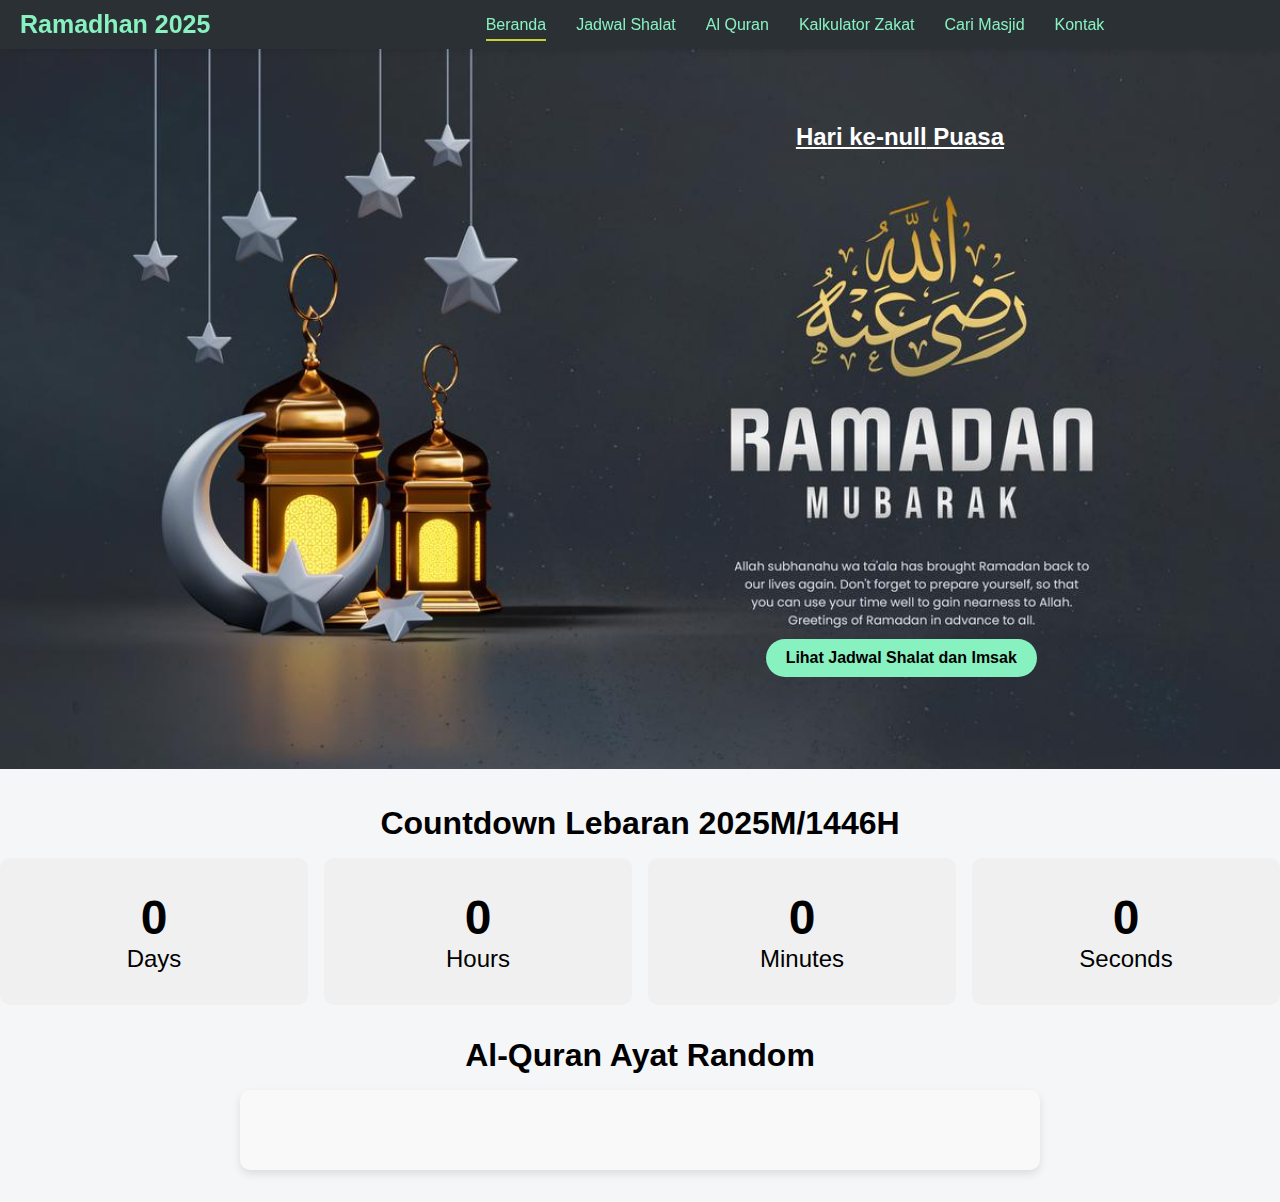
==== index.html @ 7c3814fc "Add files via upload" ====
<!DOCTYPE html>
<html lang="en">
  <head>
    <meta charset="UTF-8" />
    <meta name="viewport" content="width=device-width, initial-scale=1.0" />
    <title>Landing Page</title>
    <link rel="stylesheet" href="./resource/css/navbar.css" />
    <link rel="stylesheet" href="style.css" />
  </head>
  <body>
    <header>
      <nav class="navbar">
        <div class="logo">
          <a href="">Ramadhan 2025</a>
        </div>    
        <button class="menu-toggle" id="menu-toggle">☰</button>
        <ul class="nav-links" id="nav-links">
          <li><a href="#" class="active">Beranda</a></li>
          <li><a href="./pages/js.html">Jadwal Shalat</a></li>
          <li><a href="./pages/alquran.html">Al Quran</a></li>
          <li><a href="./pages/kz.html">Kalkulator Zakat</a></li>
          <li><a href="./pages/cm.html">Cari Masjid</a></li>
          <li><a href="./pages/contact.html">Kontak</a></li>
        </ul>
      </nav>
    </header>

    <main>
      <div class="landing-page">
        <div class="banner-container">
          <img src="./resource/img/ramadhan-banner.jpg" alt="banner" />
          <a href="./pages/js.html" class="banner-link">Lihat Jadwal Shalat dan Imsak</a>
          <div class="fasting-countdown">
            <h2>Hari ke-<span id="fasting-days">0</span> Puasa</h2>
          </div>
        </div>
      </div>
      <div class="timer">
        <h1>Countdown Lebaran 2025M/1446H</h1>
        <div class="countdown">
          <div class="countdown-item">
            <span id="days">0</span>
            <p>Days</p>
          </div>
          <div class="countdown-item">
            <span id="hours">0</span>
            <p>Hours</p>
          </div>
          <div class="countdown-item">
            <span id="minutes">0</span>
            <p>Minutes</p>
          </div>
          <div class="countdown-item">
            <span id="seconds">0</span>
            <p>Seconds</p>
          </div>
        </div>
      </div> 
      <div class="random-ayat">
        <h1 align="center">Al-Quran Ayat Random</h1>
        <div class="ayat-card">
          <div class="ayat-container">
            <p id="surah-info"></p>
            <p id="ayat"></p>
            <p id="ayat-translation"></p>
          </div>
        </div>
      </div>
    </main>
    
    <script src="./resource/js/timestamp.js"></script>
    <script src="./resource/js/countdown.js"></script>
    <script src="./resource/js/alquran.js"></script>
    <script>
      document.getElementById('menu-toggle').addEventListener('click', function() {
      document.getElementById('nav-links').classList.toggle('active');
      });

      // Call fetchRandomAyat when the page loads
      fetchRandomAyat();
    </script>
  </body>
</html>
---- resource/css/navbar.css ----
* {
    margin: 0;
    padding: 0;
    box-sizing: border-box;
}

body {
    font-family: 'Arial', sans-serif;
    background-color: #f4f6f8;
}

header {
    position: sticky;
    top: 0;
    left: 0;
    background-color: #2a3033;
    width: 100%;
    padding: 10px 20px;
    box-shadow: 0 2px 5px rgba(0, 0, 0, 0.1);
    z-index: 100;
}

.navbar {
    display: flex;
    justify-content: space-between;
    align-items: center;
}

.logo {
    flex: 1;
    font-weight: bold;
    font-size: 25px;
    color: #88F1C0;
}

.logo a {
    color: inherit;
    text-decoration: none;
    transition: all 0.3s ease;
}

.logo a:hover {
    color: #CACE39;
}

.nav-links {
    flex: 3;
    display: flex;
    justify-content: center;
    gap: 30px;
    list-style: none;
}

.nav-links li a {
    color: #88F1C0;
    font-size: 1rem;
    text-decoration: none;
    position: relative;
}

.nav-links li a::after {
    content: '';
    position: absolute;
    width: 0;
    height: 2px;
    display: block;
    margin-top: 5px;
    right: 0;
    background: #CACE39;
    transition: width 0.3s ease;
}

.nav-links li a:hover::after {
    width: 100%;
    left: 0;
    background: #CACE39;
}

.nav-links li a.active {
    position: relative;
    color: #88F1C0;
}

.nav-links li a.active::after {
    content: '';
    position: absolute;
    width: 100%;
    height: 2px;
    display: block;
    margin-top: 5px;
    left: 0;
    background: #CACE39;
}

/* Responsive Navbar */
.menu-toggle {
    display: none;
    background: none;
    border: none;
    font-size: 2rem;
    color: white;
    cursor: pointer;
}

@media screen and (max-width: 768px) {
    .nav-links {
        display: none;
        flex-direction: column;
        background-color: #2a3033;
        position: absolute;
        top: 60px;
        right: 0;
        width: 100%;
        text-align: center;
        padding: 10px 0;
    }
    
    .nav-links.active {
        display: flex;
    }
    
    .menu-toggle {
        display: block;
    }
    
    .search-container {
        display: none;
        flex-direction: column;
        align-items: center;
        padding: 10px 0;
        width: 100%;
    }
    
    .nav-links.active + .search-container {
        display: flex;
    }
}
---- style.css ----
.landing-page {
  position: relative;
  text-align: center;
}


.banner-container {
  position: relative;
  text-align: center;
}

.banner-container img {
  width: 100%;
  height: auto;
  object-fit: cover;
}

.banner-link {
  position: absolute;
  font-weight: bold;
  bottom: 6rem;
  right: 19%;
  background-color: #88F1C0;
  color: black;
  padding: 10px 20px;
  text-decoration: none;
  border-radius: 30px;
  -webkit-border-radius: 30px;
  -moz-border-radius: 30px;
  -ms-border-radius: 30px;
  -o-border-radius: 30px;
  transition: transform 0.2s ease, background-color 0.2s ease;
  -webkit-transition: transform 0.2s ease, background-color 0.2s ease;
  -moz-transition: transform 0.2s ease, background-color 0.2s ease;
  -ms-transition: transform 0.2s ease, background-color 0.2s ease;
  -o-transition: transform 0.2s ease, background-color 0.2s ease;
}

.banner-link:hover {
  background-color: #CACE39;
  transform: scale(0.95);
  -webkit-transform: scale(0.95);
  -moz-transform: scale(0.95);
  -ms-transform: scale(0.95);
  -o-transform: scale(0.95);
}

.timer {
  text-align: center;
  margin-top: 2rem;
  width: 100%;
}

.timer h1 {
  margin-bottom: 1rem;
}

.countdown {
  display: flex;
  justify-content: space-around;
  gap: 1rem;
  width: 100%;
}

.countdown-item {
  background-color: #f0f0f0;
  padding: 2rem;
  border-radius: 10px;
  text-align: center;
  flex: 1;
}

.countdown-item span {
  display: block;
  font-size: 3rem;
  font-weight: bold;
}

.countdown-item p {
  margin: 0;
  font-size: 1.5rem;
}

.fasting-countdown {
  text-decoration: underline;
  position: absolute;
  top: 4rem;
  right: 16rem;
  background-color: transparent;
  color: white;
  padding: 10px 20px;
  border-radius: 10px;
  text-align: center;
}

.random-ayat {
  margin-top: 2rem;
  margin-bottom: 2rem;
}

.random-ayat h1 {
  margin-bottom: 1rem;
  margin-top: 2rem;
}

.ayat-card {
  background-color: #f9f9f9;
  border-radius: 10px;
  padding: 2rem;
  box-shadow: 0 4px 8px rgba(0, 0, 0, 0.1);
  margin-top: 1rem;
  max-width: 800px;
  margin-left: auto;
  margin-right: auto;
}

.ayat-container {
  text-align: center;
}

.ayat-container p {
  margin: 1rem 0;
  font-size: 1.5rem;
}

#ayat {
  font-size: 2rem;
  font-weight: bold;
  color: #333;
}

#surah-info {
  font-size: 1.5rem;
  color: #555;
  margin-bottom: 1rem;
}

#ayat-translation {
  font-size: 1.5rem;
  color: #666;
}

@media screen and (-webkit-min-device-pixel-ratio: 2), 
       screen and (max-width: 768px) {
    h1 {
      font-size: 16px;
    }

    .menu {
        display: none;
        flex-direction: column;
        width: 100%;
        text-align: center;
    }

    .menu-toggle {
        display: block;
    }

    .nav-links {
        flex-direction: column;
        gap: 10px;
    }

    .search-container {
        justify-content: center;
        margin-top: 10px;
    }

    .banner-link {
        right: 13px;
        bottom: 10px;
        font-size: 8px;
        padding: 6px 12px;
    }
    
    .fasting-countdown {
        top: 1px;
        right: 1%;
        font-size: 9px;
    }

    .timer, .random-ayat {
      width: 100%;
      max-width: 100%;
    }

    .timer h1 {
      margin-bottom: 0.5rem;
    }
  
    .random-ayat h1 {
      margin-bottom: 0.5rem;
      margin-top: 1.5rem;
    }

    .countdown-item {
      max-width: 60px;
      padding: 0.5rem;
    }

    .countdown-item span {
      font-size: 2rem; /* Ukuran angka lebih kecil */
    }
  
    .countdown-item p {
      font-size: 0.8rem; /* Ukuran teks lebih kecil */
    }  
  
    .random-ayat {
      width: 80%; /* Atur ukuran agar lebih fleksibel */
      max-width: 700px; /* Batasi lebar maksimal */
      margin: auto; /* Pusatkan elemen */
    }
    
    .ayat-card {
      width: 100%;
      max-width: 650px; /* Batasi lebar */
      padding: 1.5rem; /* Kurangi padding */
      font-size: 1.2rem; /* Ukuran font lebih kecil */
    }
    
    .ayat-container p {
      font-size: 1.2rem; /* Ukuran teks lebih kecil */
    }
    
    #ayat {
      font-size: 1.5rem; /* Ukuran ayat utama lebih kecil */
    }
    
    #surah-info, #ayat-translation {
      font-size: 1.2rem; /* Ukuran info surah & terjemahan lebih kecil */
    }
    
}
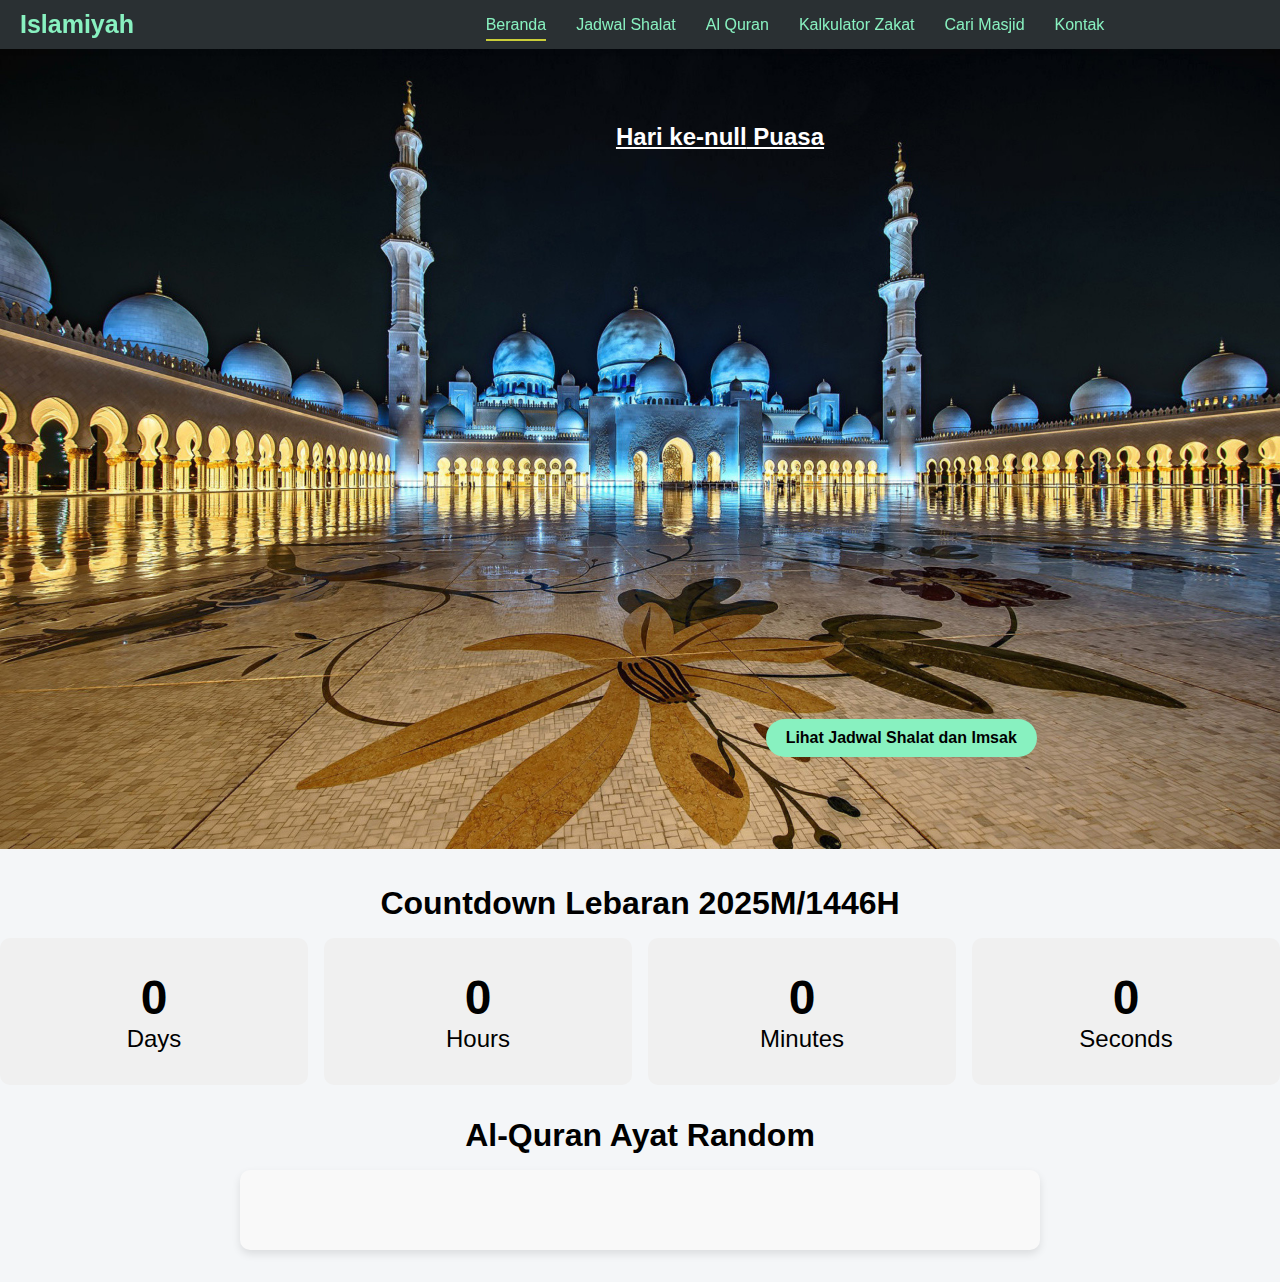
==== commit 17aebee0: "update" ====
--- a/index.html
+++ b/index.html
@@ -11,7 +11,7 @@
     <header>
       <nav class="navbar">
         <div class="logo">
-          <a href="">Ramadhan 2025</a>
+          <a href="">Islamiyah</a>
         </div>    
         <button class="menu-toggle" id="menu-toggle">☰</button>
         <ul class="nav-links" id="nav-links">
@@ -28,7 +28,7 @@
     <main>
       <div class="landing-page">
         <div class="banner-container">
-          <img src="./resource/img/ramadhan-banner.jpg" alt="banner" />
+          <img src="./resource/img/background.jpg" alt="banner" />
           <a href="./pages/js.html" class="banner-link">Lihat Jadwal Shalat dan Imsak</a>
           <div class="fasting-countdown">
             <h2>Hari ke-<span id="fasting-days">0</span> Puasa</h2>
--- a/style.css
+++ b/style.css
@@ -85,7 +85,8 @@
   text-decoration: underline;
   position: absolute;
   top: 4rem;
-  right: 16rem;
+  right: 4rem;
+  left: 14rem;
   background-color: transparent;
   color: white;
   padding: 10px 20px;
@@ -171,7 +172,6 @@
         right: 13px;
         bottom: 10px;
         font-size: 8px;
-        padding: 6px 12px;
     }
     
     .fasting-countdown {
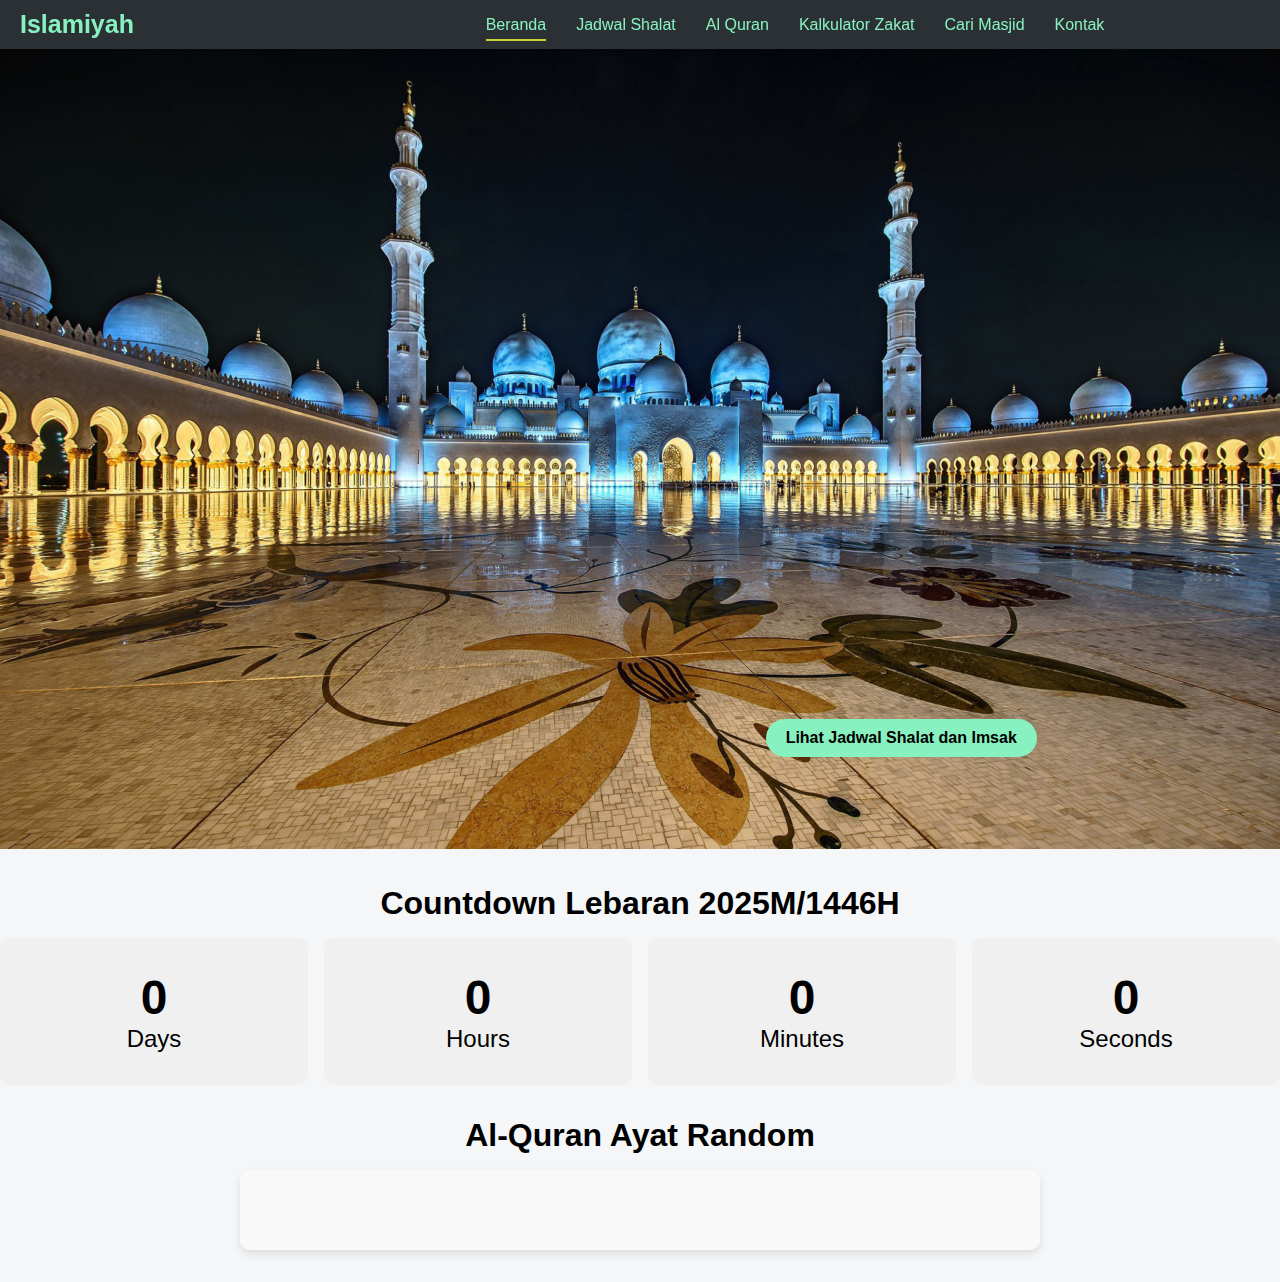
==== commit 3b02ccad: "update" ====
--- a/index.html
+++ b/index.html
@@ -30,9 +30,6 @@
         <div class="banner-container">
           <img src="./resource/img/background.jpg" alt="banner" />
           <a href="./pages/js.html" class="banner-link">Lihat Jadwal Shalat dan Imsak</a>
-          <div class="fasting-countdown">
-            <h2>Hari ke-<span id="fasting-days">0</span> Puasa</h2>
-          </div>
         </div>
       </div>
       <div class="timer">
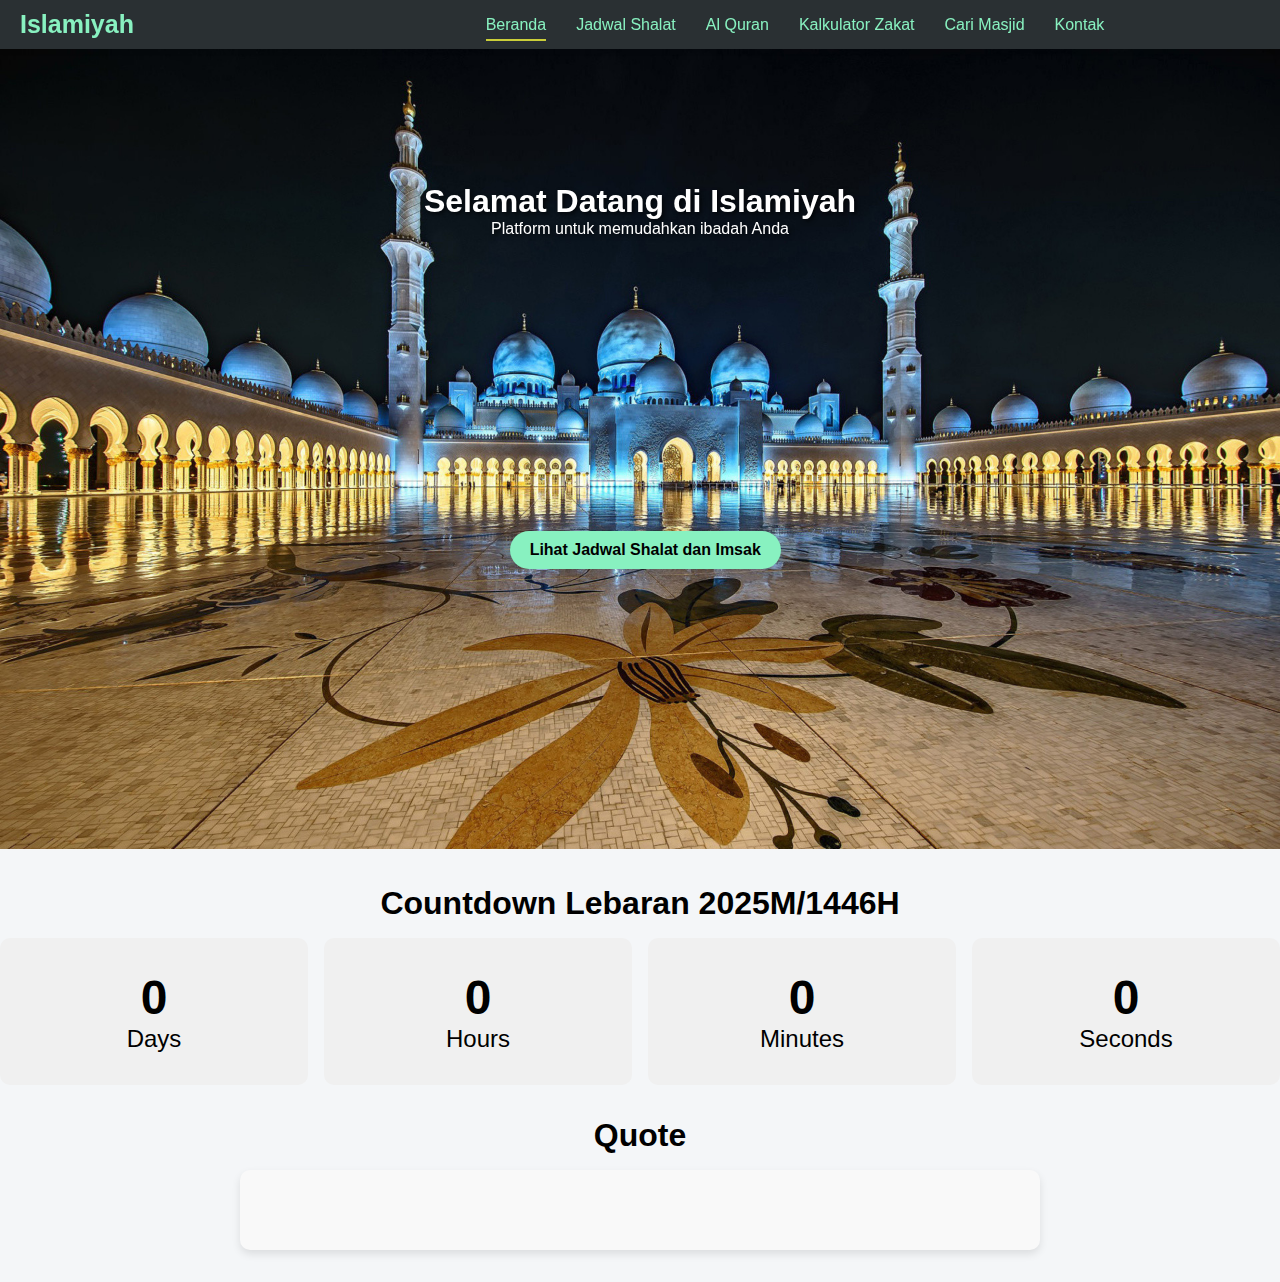
==== commit 66b50714: "update" ====
--- a/index.html
+++ b/index.html
@@ -4,6 +4,7 @@
     <meta charset="UTF-8" />
     <meta name="viewport" content="width=device-width, initial-scale=1.0" />
     <title>Landing Page</title>
+    <link href="https://unpkg.com/aos@2.3.1/dist/aos.css" rel="stylesheet">
     <link rel="stylesheet" href="./resource/css/navbar.css" />
     <link rel="stylesheet" href="style.css" />
   </head>
@@ -29,6 +30,10 @@
       <div class="landing-page">
         <div class="banner-container">
           <img src="./resource/img/background.jpg" alt="banner" />
+          <div class="banner-text">
+            <h1 data-aos="zoom-in-up">Selamat Datang di Islamiyah</h1>
+            <p data-aos="zoom-in-up">Platform untuk memudahkan ibadah Anda</p>
+          </div>
           <a href="./pages/js.html" class="banner-link">Lihat Jadwal Shalat dan Imsak</a>
         </div>
       </div>
@@ -54,7 +59,7 @@
         </div>
       </div> 
       <div class="random-ayat">
-        <h1 align="center">Al-Quran Ayat Random</h1>
+        <h1 align="center">Quote</h1>
         <div class="ayat-card">
           <div class="ayat-container">
             <p id="surah-info"></p>
@@ -76,5 +81,9 @@
       // Call fetchRandomAyat when the page loads
       fetchRandomAyat();
     </script>
+    <script src="https://unpkg.com/aos@2.3.1/dist/aos.js"></script>
+    <script>
+      AOS.init();
+    </script>
   </body>
 </html>--- a/resource/css/navbar.css
+++ b/resource/css/navbar.css
@@ -24,6 +24,7 @@
     display: flex;
     justify-content: space-between;
     align-items: center;
+    display: flex;
 }
 
 .logo {
--- a/style.css
+++ b/style.css
@@ -2,7 +2,6 @@
   position: relative;
   text-align: center;
 }
-
 
 .banner-container {
   position: relative;
@@ -14,12 +13,30 @@
   height: auto;
   object-fit: cover;
 }
-
+.banner-text {
+  position: absolute;
+  top: 20%;
+  left: 50%;
+  transform: translate(-50%, -50%);
+  color: white;
+  font-size: 1rem;
+  text-shadow: 2px 2px 4px rgba(0, 0, 0, 0.7);
+}
+.banner-text h1 {
+  font-size: 2rem;
+  margin: 0;
+  font-family:'Gill Sans', 'Gill Sans MT', Calibri, 'Trebuchet MS', sans-serif;
+}
+.banner-text p {
+  font-size: 1rem;
+  margin: 0;
+  font-family:'Gill Sans', 'Gill Sans MT', Calibri, 'Trebuchet MS', sans-serif;
+}
 .banner-link {
   position: absolute;
   font-weight: bold;
-  bottom: 6rem;
-  right: 19%;
+  top: 60%;
+  right: 39%;
   background-color: #88F1C0;
   color: black;
   padding: 10px 20px;
